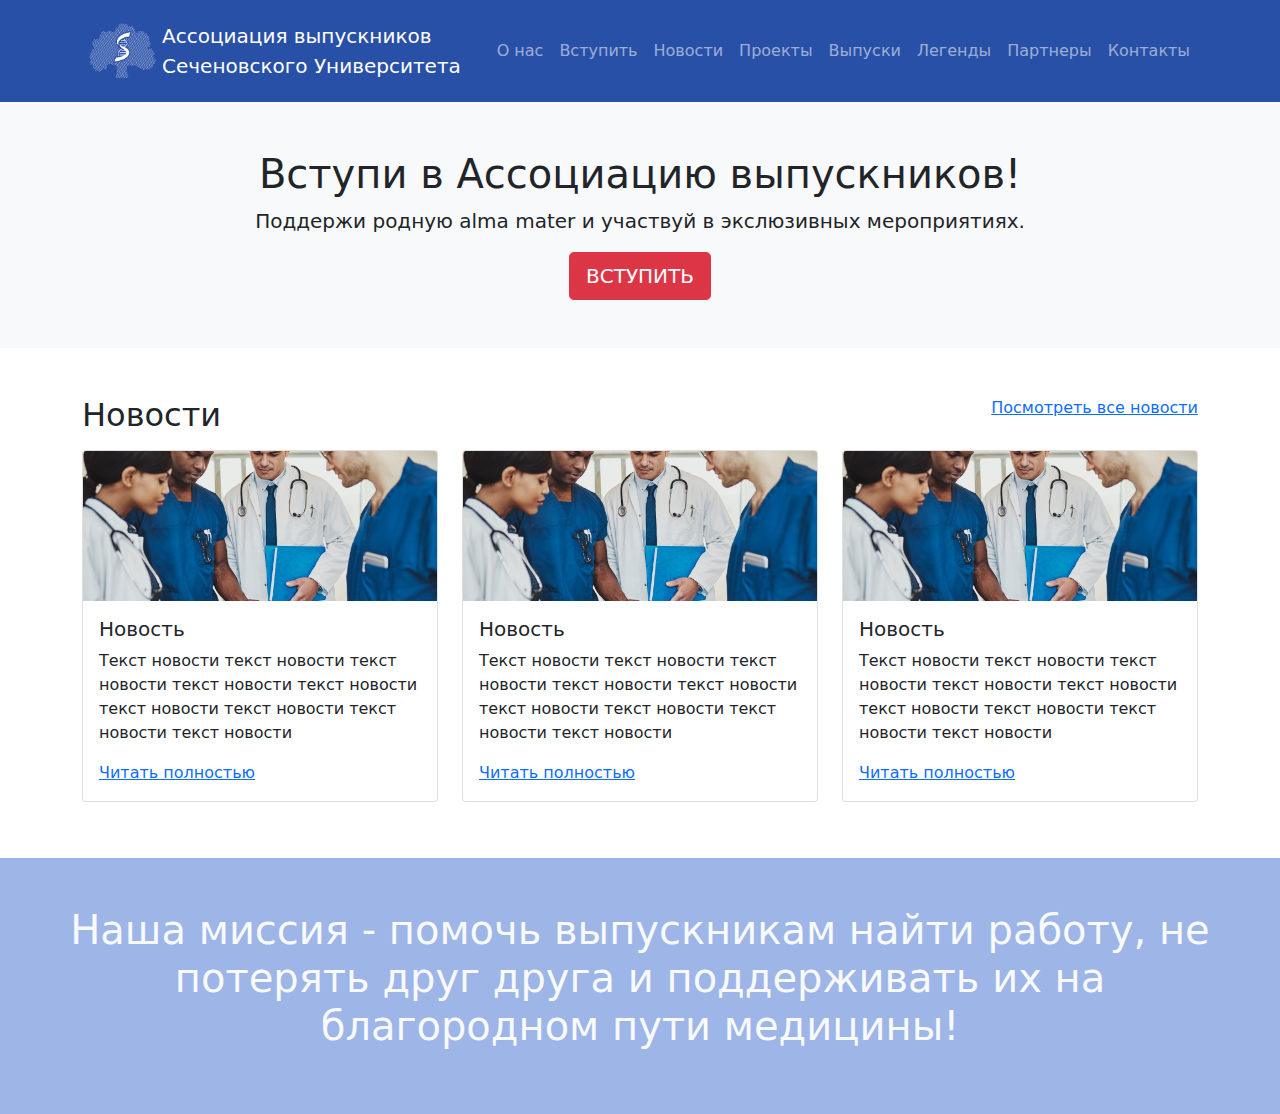
==== index.html @ 3501607d "Initial commit" ====
<!DOCTYPE html>
<html lang="en">
<head>
    <meta charset="UTF-8">
    <meta name="viewport" content="width=device-width, initial-scale=1">
    <link rel="stylesheet" href="css/bootstrap.min.css">
    <link rel="stylesheet" href="css/brandbook.css">
    <title>Ассоциация выпускников Сеченовского университета</title>
</head>
<body>
    <nav class="navbar navbar-expand-lg bg-brandblue navbar-dark py-3">
        <div class="container">
            <img src="img/logo-nav.png" class="d-none d-sm-inline" style="width: 70px; height: auto; margin: 5px">
            <a href="#" class="navbar-brand">Ассоциация выпускников</br>Сеченовского Университета</a>
            <button class="navbar-toggler" type="button" data-bs-toggle="collapse" data-bs-target="#navmenu">
                <span class="navbar-toggler-icon"></span>
            </button>
            <div class="collapse navbar-collapse" id="navmenu">
                <ul class="navbar-nav ms-auto">
                    <li class="nav-item">
                        <a href="#" class="nav-link">О нас</a>
                    </li>
                    <li class="nav-item">
                        <a href="#" class="nav-link">Вступить</a>
                    </li>
                    <li class="nav-item">
                        <a href="#" class="nav-link">Новости</a>
                    </li>
                    <li class="nav-item">
                        <a href="#" class="nav-link">Проекты</a>
                    </li>
                    <li class="nav-item">
                        <a href="#" class="nav-link">Выпуски</a>
                    </li>
                    <li class="nav-item">
                        <a href="#" class="nav-link">Легенды</a>
                    </li>
                    <li class="nav-item">
                        <a href="#" class="nav-link">Партнеры</a>
                    </li>
                    <li class="nav-item">
                        <a href="#" class="nav-link">Контакты</a>
                    </li>
                </ul>
            </div>
        </div>
    </nav>
    <!-- Header c2a -->
    <section class="bg-light text-dark p-5 text-center">
        <div class="container">
            <div>
                <h1>Вступи в Ассоциацию выпускников!</h1>
                <p class="lead">Поддержи родную alma mater и участвуй в экслюзивных мероприятиях.</p>
                <button class="btn btn-danger btn-lg">ВСТУПИТЬ</button>
            </div>
        </div>
    </section>
    <!-- News -->
    <section class="p-5">
        <div class="container">
            <div class="d-md-flex justify-content-between align-content-center">
                <h2>Новости</h2>
                <a class="link-primary" href="#">Посмотреть все новости</a>
            </div>
            <div class="row">
                <div class="col-md">
                    <div class="card my-2">
                        <img src="img/card-img.jpeg" alt="" class="card-img-top" style="height: 150px; object-fit: cover">
                        <div class="card-body">
                            <h5 class="card-title">Новость</h5>
                            <p class="card-text">Текст новости текст новости текст новости текст новости текст новости текст новости текст новости текст новости текст новости</p>
                            <a href="#" class="card-link stretched-link">Читать полностью</a>
                        </div>
                    </div>
                </div>
                <div class="col-md">
                    <div class="card my-2">
                        <img src="img/card-img.jpeg" alt="" class="card-img-top" style="height: 150px; object-fit: cover">
                        <div class="card-body">
                            <h5 class="card-title">Новость</h5>
                            <p class="card-text">Текст новости текст новости текст новости текст новости текст новости текст новости текст новости текст новости текст новости</p>
                            <a href="#" class="card-link stretched-link">Читать полностью</a>
                        </div>
                    </div>
                </div>
                <div class="col-md">
                    <div class="card my-2">
                        <img src="img/card-img.jpeg" alt="" class="card-img-top" style="height: 150px; object-fit: cover">
                        <div class="card-body">
                            <h5 class="card-title">Новость</h5>
                            <p class="card-text">Текст новости текст новости текст новости текст новости текст новости текст новости текст новости текст новости текст новости</p>
                            <a href="#" class="card-link stretched-link">Читать полностью</a>
                        </div>
                    </div>
                </div>
            </div>
        </div>
    </section>
    <section class="p-5 text-light" style="background-color: #9eb5e7">
        <div class="" style="text-align: center">
            <p class="display-6">Наша миссия - помочь выпускникам найти работу, не потерять друг друга и поддерживать их на благородном пути медицины!</p>
        </div>
    </section>
<script src="js/bootstrap.bundle.js"></script>
</body>
</html>
---- css/brandbook.css ----
/*------------------------------------
- COLOR brandblue
------------------------------------*/
.alert-brandblue {
    color: #102044;
    background-color: #afc2eb;
    border-color: #9eb5e7;
}

.alert-brandblue hr {
    border-top-color: #8aa6e3;
}

.alert-brandblue .alert-link {
    color: #060c1b;
}

.badge-brandblue {
    color: #fff;
    background-color: #2850a7;
}

.badge-brandblue[href]:hover, .badge-brandblue[href]:focus {
    color: #fff;
    background-color: #1e3c7d;
}

.bg-brandblue {
    background-color: #2850a7 !important;
}

a.bg-brandblue:hover, a.bg-brandblue:focus,
button.bg-brandblue:hover,
button.bg-brandblue:focus {
    background-color: #1e3c7d !important;
}

.border-brandblue {
    border-color: #2850a7 !important;
}

.btn-brandblue {
    color: #fff;
    background-color: #2850a7;
    border-color: #2850a7;
}

.btn-brandblue:hover {
    color: #fff;
    background-color: #21428a;
    border-color: #1e3c7d;
}

.btn-brandblue:focus, .btn-brandblue.focus {
    box-shadow: 0 0 0 0.2rem rgba(40, 80, 167, 0.5);
}

.btn-brandblue.disabled, .btn-brandblue:disabled {
    color: #fff;
    background-color: #2850a7;
    border-color: #2850a7;
}

.btn-brandblue:not(:disabled):not(.disabled):active, .btn-brandblue:not(:disabled):not(.disabled).active, .show > .btn-brandblue.dropdown-toggle {
    color: #fff;
    background-color: #1e3c7d;
    border-color: #1b3671;
}

.btn-brandblue:not(:disabled):not(.disabled):active:focus, .btn-brandblue:not(:disabled):not(.disabled).active:focus, .show > .btn-brandblue.dropdown-toggle:focus {
    box-shadow: 0 0 0 0.2rem rgba(40, 80, 167, 0.5);
}

.btn-outline-brandblue {
    color: #2850a7;
    background-color: transparent;
    border-color: #2850a7;
}

.btn-outline-brandblue:hover {
    color: #fff;
    background-color: #2850a7;
    border-color: #2850a7;
}

.btn-outline-brandblue:focus, .btn-outline-brandblue.focus {
    box-shadow: 0 0 0 0.2rem rgba(40, 80, 167, 0.5);
}

.btn-outline-brandblue.disabled, .btn-outline-brandblue:disabled {
    color: #2850a7;
    background-color: transparent;
}

.btn-outline-brandblue:not(:disabled):not(.disabled):active, .btn-outline-brandblue:not(:disabled):not(.disabled).active, .show > .btn-outline-brandblue.dropdown-toggle {
    color: #fff;
    background-color: #2850a7;
    border-color: #2850a7;
}

.btn-outline-brandblue:not(:disabled):not(.disabled):active:focus, .btn-outline-brandblue:not(:disabled):not(.disabled).active:focus, .show > .btn-outline-brandblue.dropdown-toggle:focus {
    box-shadow: 0 0 0 0.2rem rgba(40, 80, 167, 0.5);
}

.list-group-item-brandblue {
    color: #102044;
    background-color: #9eb5e7;
}

.list-group-item-brandblue.list-group-item-action:hover, .list-group-item-brandblue.list-group-item-action:focus {
    color: #102044;
    background-color: #8aa6e3;
}

.list-group-item-brandblue.list-group-item-action.active {
    color: #fff;
    background-color: #102044;
    border-color: #102044;
}

.table-brandblue,
.table-brandblue > th,
.table-brandblue > td {
    background-color: #9eb5e7;
}

.table-hover .table-brandblue:hover {
    background-color: #8aa6e3;
}

.table-hover .table-brandblue:hover > td,
.table-hover .table-brandblue:hover > th {
    background-color: #8aa6e3;
}

.text-brandblue {
    color: #2850a7 !important;
}

a.text-brandblue:hover, a.text-brandblue:focus {
    color: #1e3c7d !important;
}
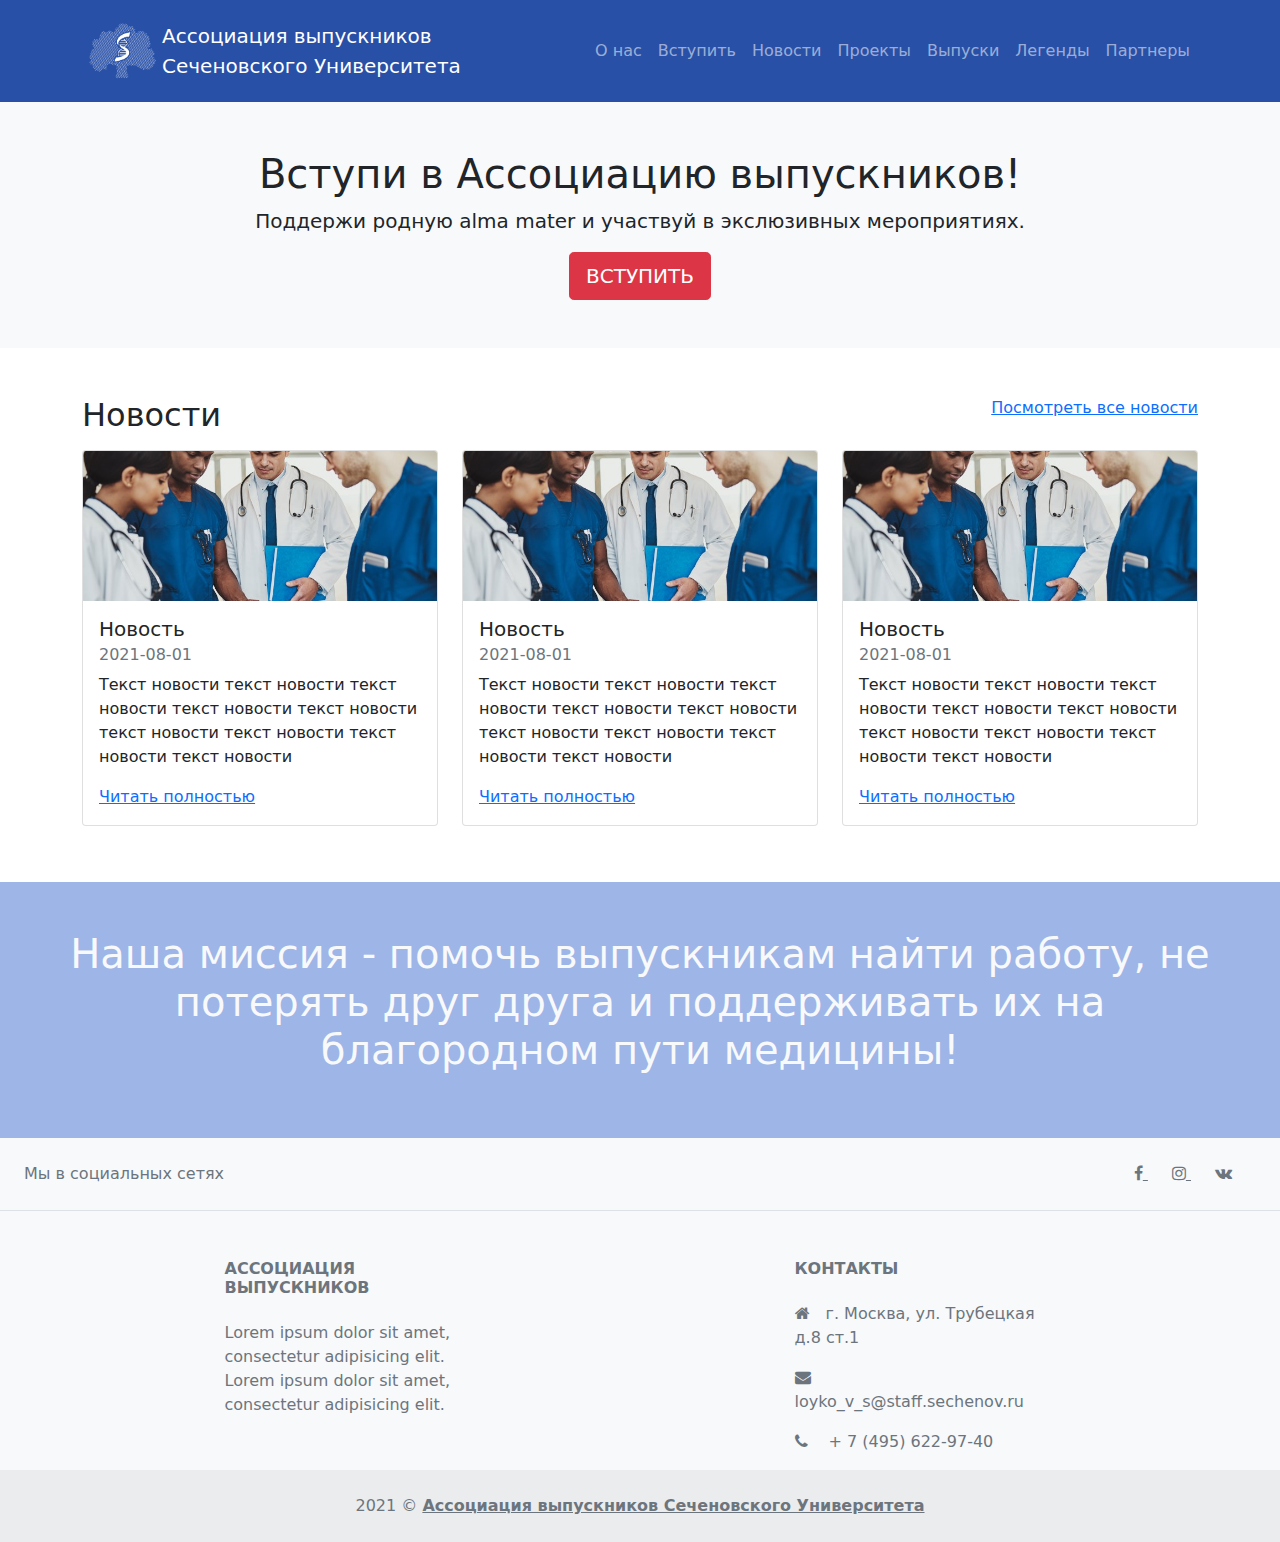
==== commit ae8aa70f: "update" ====
--- a/index.html
+++ b/index.html
@@ -3,6 +3,7 @@
 <head>
     <meta charset="UTF-8">
     <meta name="viewport" content="width=device-width, initial-scale=1">
+    <link rel="stylesheet" href="http://cdnjs.cloudflare.com/ajax/libs/font-awesome/4.4.0/css/font-awesome.min.css">
     <link rel="stylesheet" href="css/bootstrap.min.css">
     <link rel="stylesheet" href="css/brandbook.css">
     <title>Ассоциация выпускников Сеченовского университета</title>
@@ -11,14 +12,14 @@
     <nav class="navbar navbar-expand-lg bg-brandblue navbar-dark py-3">
         <div class="container">
             <img src="img/logo-nav.png" class="d-none d-sm-inline" style="width: 70px; height: auto; margin: 5px">
-            <a href="#" class="navbar-brand">Ассоциация выпускников</br>Сеченовского Университета</a>
+            <a href="/index.html" class="navbar-brand">Ассоциация выпускников</br>Сеченовского Университета</a>
             <button class="navbar-toggler" type="button" data-bs-toggle="collapse" data-bs-target="#navmenu">
                 <span class="navbar-toggler-icon"></span>
             </button>
             <div class="collapse navbar-collapse" id="navmenu">
                 <ul class="navbar-nav ms-auto">
                     <li class="nav-item">
-                        <a href="#" class="nav-link">О нас</a>
+                        <a href="/about.html" class="nav-link">О нас</a>
                     </li>
                     <li class="nav-item">
                         <a href="#" class="nav-link">Вступить</a>
@@ -37,9 +38,6 @@
                     </li>
                     <li class="nav-item">
                         <a href="#" class="nav-link">Партнеры</a>
-                    </li>
-                    <li class="nav-item">
-                        <a href="#" class="nav-link">Контакты</a>
                     </li>
                 </ul>
             </div>
@@ -68,8 +66,9 @@
                         <img src="img/card-img.jpeg" alt="" class="card-img-top" style="height: 150px; object-fit: cover">
                         <div class="card-body">
                             <h5 class="card-title">Новость</h5>
+                            <h6 class="card-subtitle mb-2 text-muted">2021-08-01</h6>
                             <p class="card-text">Текст новости текст новости текст новости текст новости текст новости текст новости текст новости текст новости текст новости</p>
-                            <a href="#" class="card-link stretched-link">Читать полностью</a>
+                            <a href="/arcticle.html" class="card-link stretched-link">Читать полностью</a>
                         </div>
                     </div>
                 </div>
@@ -78,8 +77,9 @@
                         <img src="img/card-img.jpeg" alt="" class="card-img-top" style="height: 150px; object-fit: cover">
                         <div class="card-body">
                             <h5 class="card-title">Новость</h5>
+                            <h6 class="card-subtitle mb-2 text-muted">2021-08-01</h6>
                             <p class="card-text">Текст новости текст новости текст новости текст новости текст новости текст новости текст новости текст новости текст новости</p>
-                            <a href="#" class="card-link stretched-link">Читать полностью</a>
+                            <a href="/arcticle.html" class="card-link stretched-link">Читать полностью</a>
                         </div>
                     </div>
                 </div>
@@ -88,19 +88,84 @@
                         <img src="img/card-img.jpeg" alt="" class="card-img-top" style="height: 150px; object-fit: cover">
                         <div class="card-body">
                             <h5 class="card-title">Новость</h5>
+                            <h6 class="card-subtitle mb-2 text-muted">2021-08-01</h6>
                             <p class="card-text">Текст новости текст новости текст новости текст новости текст новости текст новости текст новости текст новости текст новости</p>
-                            <a href="#" class="card-link stretched-link">Читать полностью</a>
+                            <a href="/arcticle.html" class="card-link stretched-link">Читать полностью</a>
                         </div>
                     </div>
                 </div>
             </div>
         </div>
     </section>
+    <!-- some shit -->
     <section class="p-5 text-light" style="background-color: #9eb5e7">
         <div class="" style="text-align: center">
             <p class="display-6">Наша миссия - помочь выпускникам найти работу, не потерять друг друга и поддерживать их на благородном пути медицины!</p>
         </div>
     </section>
+    <footer class="text-center text-lg-start bg-light text-muted">
+        <section class="d-flex justify-content-center justify-content-lg-between p-4 border-bottom">
+            <div class="me-5 d-none d-lg-block">
+                <span>Мы в социальных сетях</span>
+            </div>
+            <div class="">
+                <a href="#" class="me-4 text-reset">
+                    <i class="fa fa-facebook-f"></i>
+                </a>
+                <a href="#" class="me-4 text-reset">
+                    <i class="fa fa-instagram"></i>
+                </a>
+                <a href="#" class="me-4 text-reset">
+                    <i class="fa fa-vk"></i>
+                </a>
+            </div>
+        </section>
+        <section class="">
+            <div class="container text-center text-md-start mt-5">
+                <!-- Grid row -->
+                <div class="row mt-3">
+                    <!-- Grid column -->
+                    <div class="col-md-3 col-lg-4 col-xl-3 mx-auto mb-4">
+                        <!-- Content -->
+                        <h6 class="text-uppercase fw-bold mb-4">
+                            Ассоциация выпускников
+                        </h6>
+                        <p>
+                            Lorem ipsum dolor sit amet, consectetur adipisicing elit. Lorem ipsum
+                            dolor sit amet, consectetur adipisicing elit.
+                        </p>
+        </div>
+        <!-- Grid column -->
+
+
+
+        <!-- Grid column -->
+        <div class="col-md-4 col-lg-3 col-xl-3 mx-auto mb-md-0 mb-4">
+          <!-- Links -->
+          <h6 class="text-uppercase fw-bold mb-4">
+            Контакты
+          </h6>
+          <p><i class="fa fa-home me-3"></i>г. Москва, ул. Трубецкая д.8 ст.1</p>
+          <p>
+            <i class="fa fa-envelope me-3"></i>
+            loyko_v_s@staff.sechenov.ru
+          </p>
+          <p><i class="fa fa-phone me-3"></i> + 7 (495) 622-97-40</p>
+        </div>
+        <!-- Grid column -->
+      </div>
+      <!-- Grid row -->
+    </div>
+  </section>
+  <!-- Section: Links  -->
+
+  <!-- Copyright -->
+  <div class="text-center p-4" style="background-color: rgba(0, 0, 0, 0.05);">
+     2021 ©
+    <a class="text-reset fw-bold" href="#">Ассоциация выпускников Сеченовского Университета</a>
+  </div>
+  <!-- Copyright -->
+    </footer>
 <script src="js/bootstrap.bundle.js"></script>
 </body>
 </html>